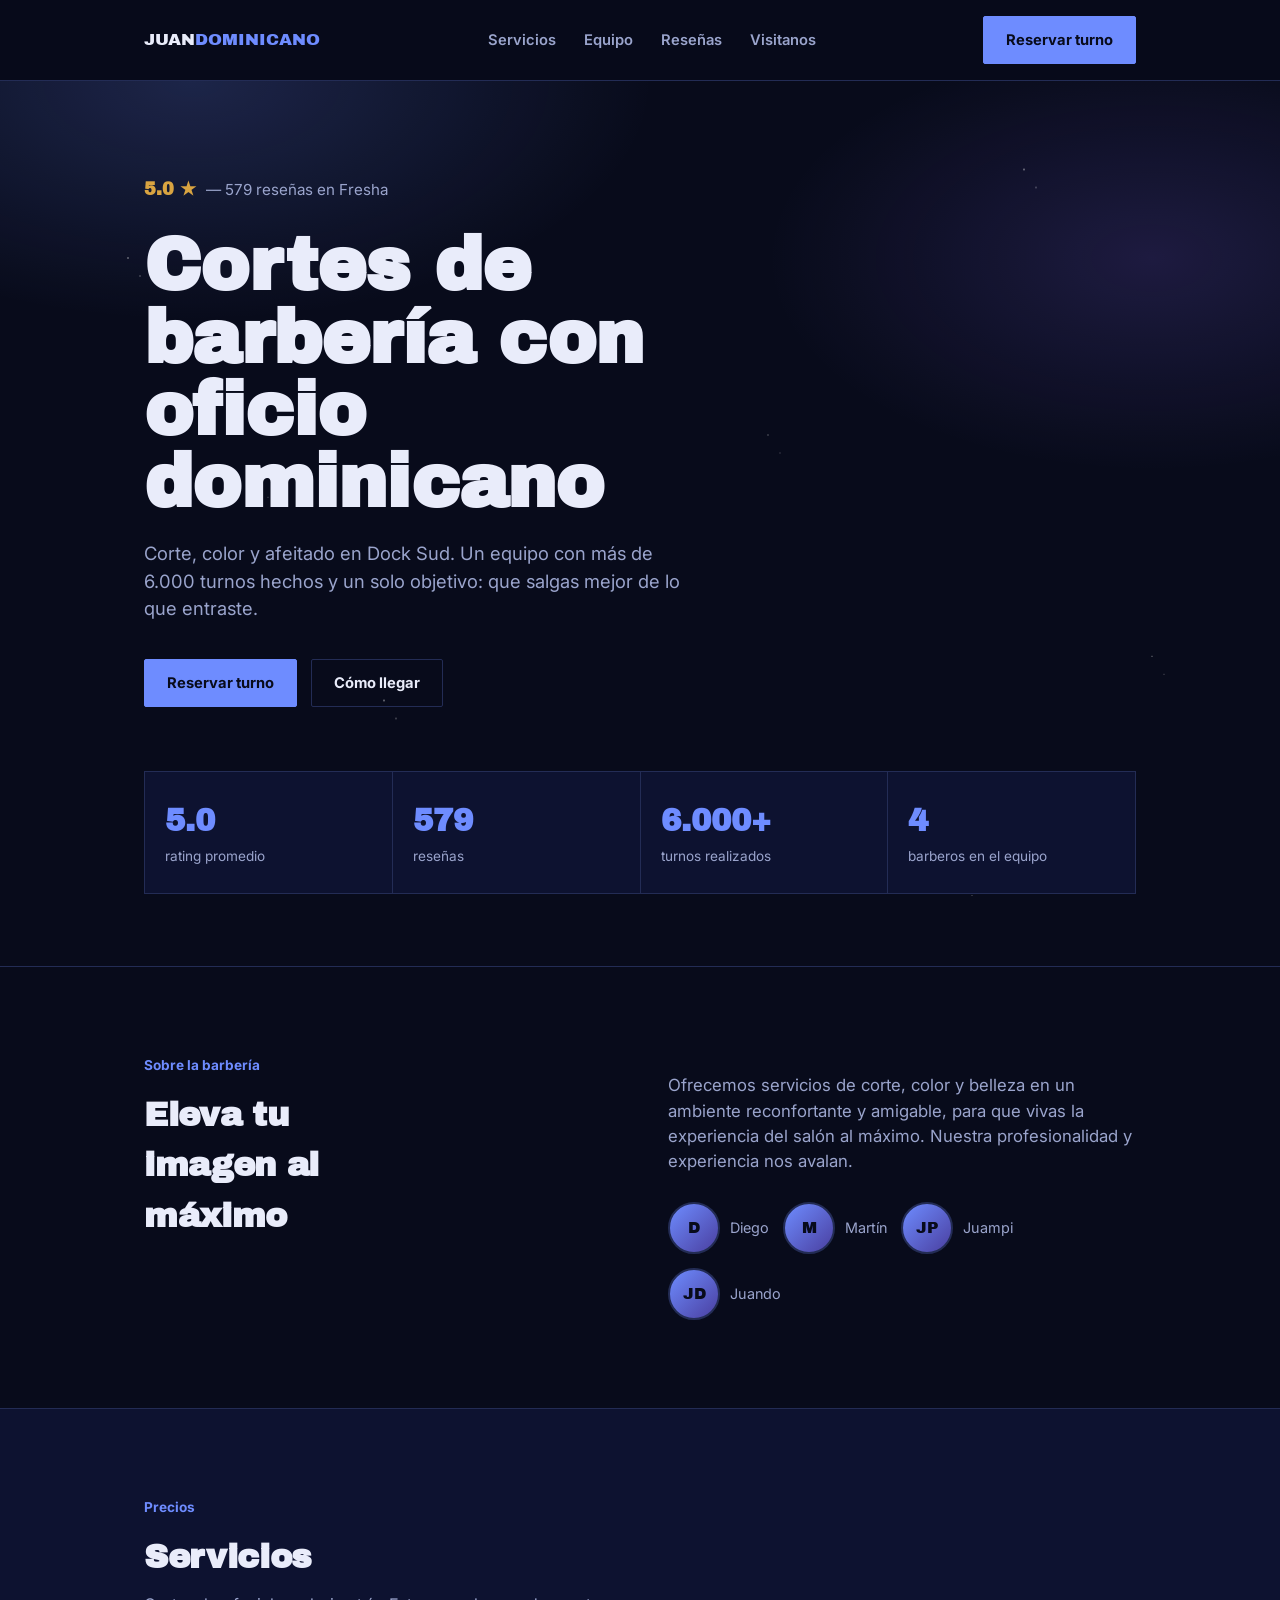
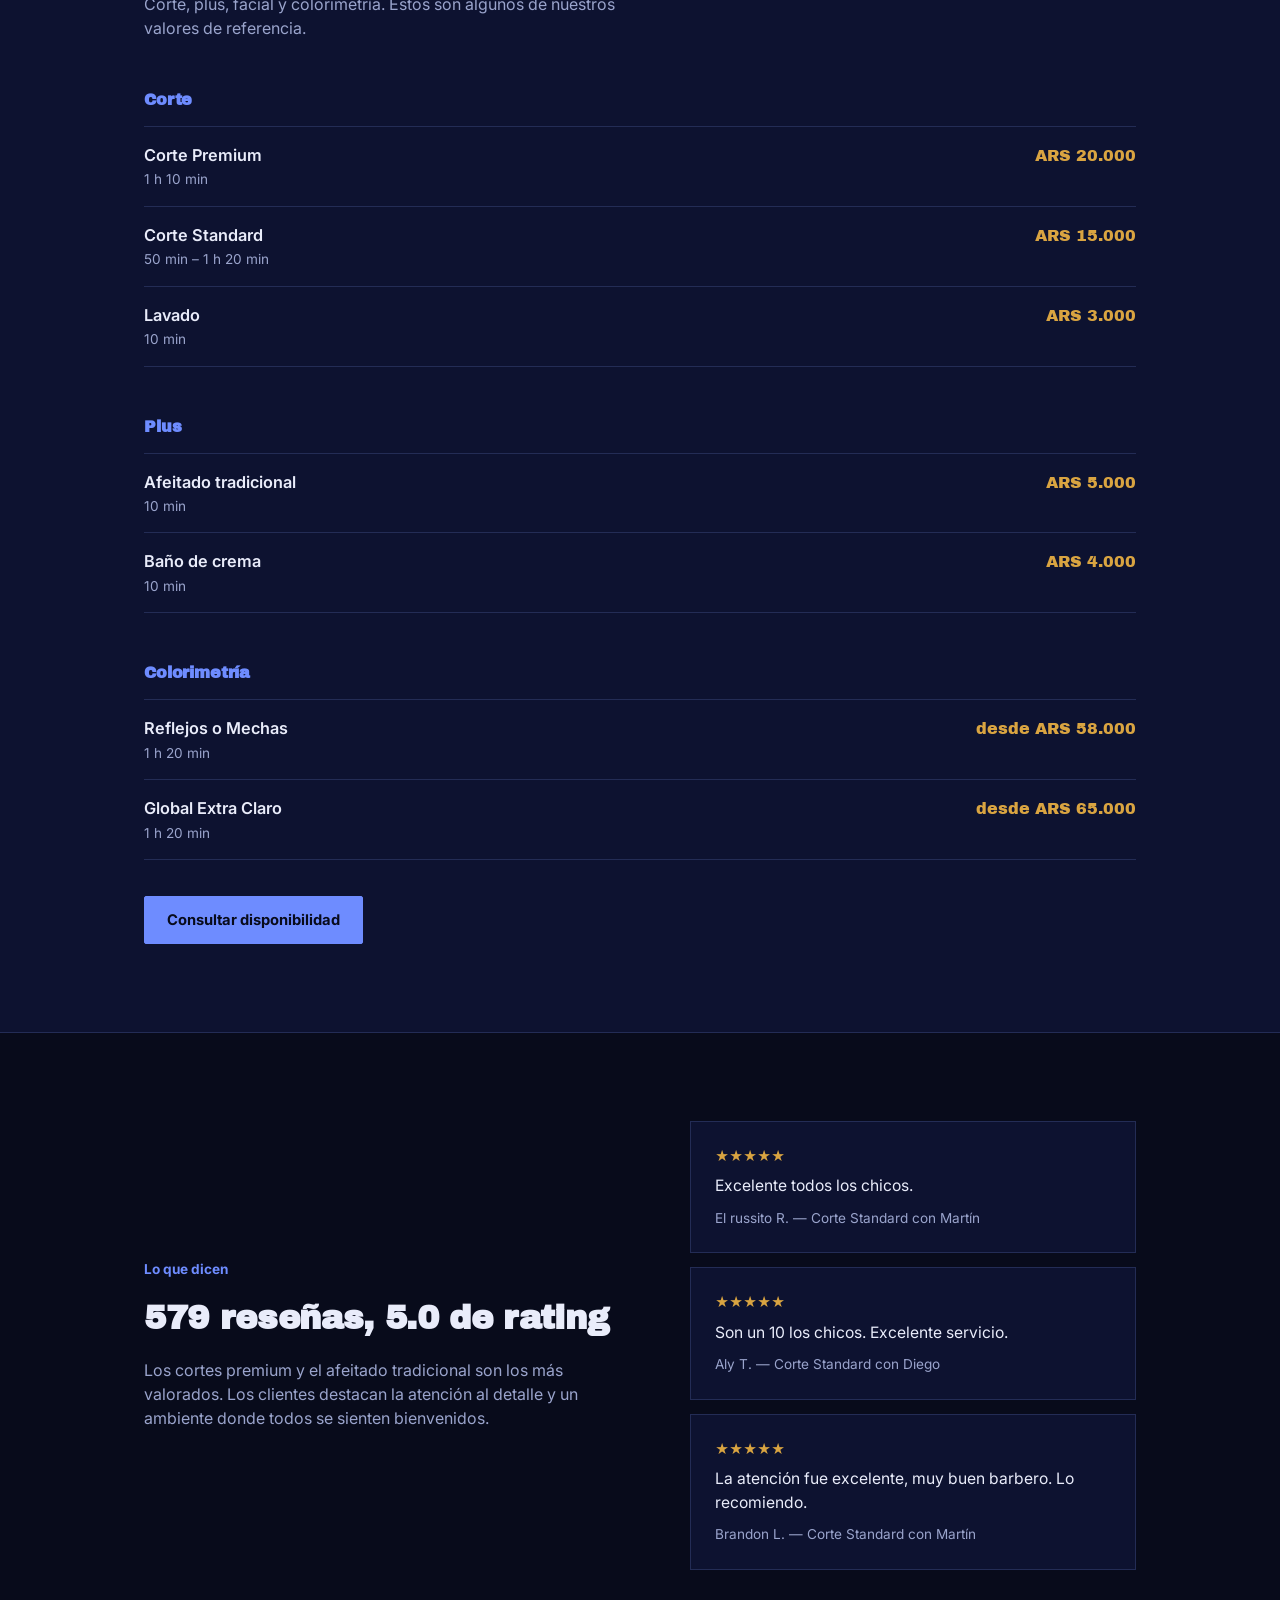
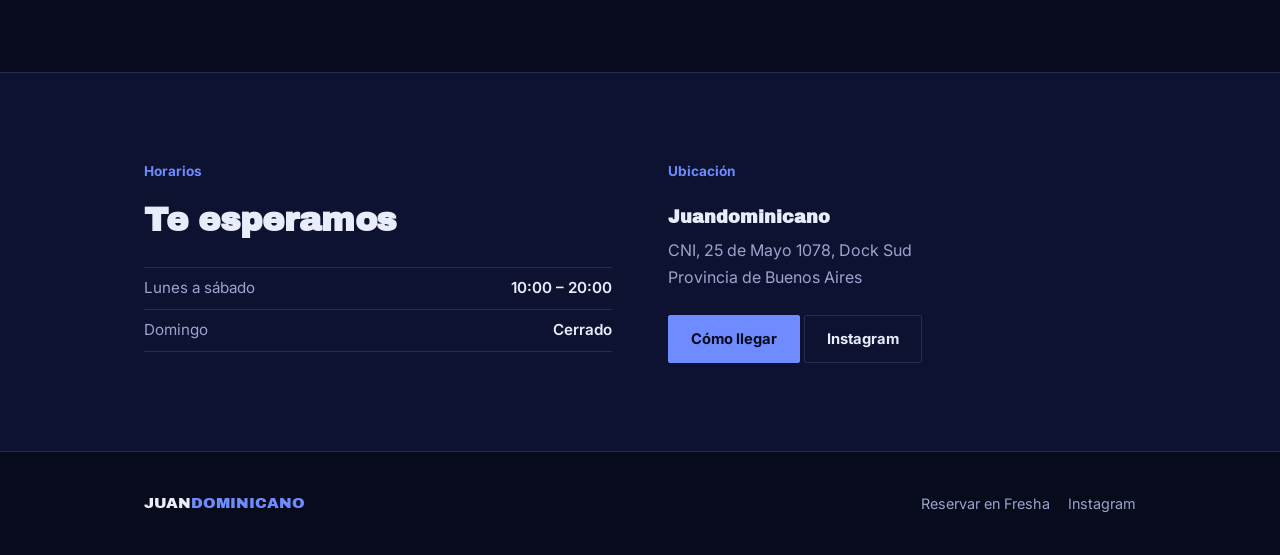
==== Juandominicano — Barbería Dock Sud.html @ 74c953f4 "Initial commit - Juandominicano Barberia website" ====
<!DOCTYPE html>
<html lang="es">
<head>
<meta charset="UTF-8">
<meta name="viewport" content="width=device-width, initial-scale=1, viewport-fit=cover">
<title>Juandominicano — Barbería en Dock Sud</title>
<link rel="preconnect" href="https://fonts.googleapis.com">
<link rel="preconnect" href="https://fonts.gstatic.com" crossorigin>
<link href="https://fonts.googleapis.com/css2?family=Archivo+Black&family=Inter:wght@400;500;600;700&display=swap" rel="stylesheet">
<style>
  :root{
    --ink:#E9ECFA;
    --ink-dim:#9AA4CC;
    --bg:#080B1B;
    --bg-2:#0D1230;
    --line:#232C55;
    --blue:#6E8CFF;
    --gold:#D9A441;
    color-scheme: dark;
    box-sizing:border-box;
    padding-top: env(safe-area-inset-top, 0px);
    padding-bottom: env(safe-area-inset-bottom, 0px);
  }
  *{box-sizing:border-box;}
  html{scroll-padding-top: env(safe-area-inset-top, 0px); scroll-behavior:smooth;}
  html,body{height:100%;}
  body{
    margin:0; background:var(--bg); color:var(--ink);
    font-family:'Inter',system-ui,sans-serif; line-height:1.5;
    -webkit-font-smoothing:antialiased;
  }
  h1,h2,h3{font-family:'Archivo Black',system-ui,sans-serif; margin:0; letter-spacing:-0.01em;}
  a{color:inherit;}
  .wrap{max-width:1040px; margin:0 auto; padding:0 24px;}
  section{padding:88px 0;}
  @media (max-width:640px){ section{padding:56px 0;} }

  /* fondo tipo galaxia: nebulosas suaves + estrellas, simple */
  .galaxy{
    position:relative;
    background:
      radial-gradient(ellipse 60% 45% at 15% 0%, rgba(110,140,255,.20), transparent 60%),
      radial-gradient(ellipse 50% 40% at 90% 20%, rgba(139,108,255,.16), transparent 60%),
      var(--bg);
  }
  .stars{position:absolute; inset:0; pointer-events:none;}
  .stars::before, .stars::after{
    content:""; position:absolute; inset:0;
    background-image:
      radial-gradient(1.5px 1.5px at 10% 20%, #fff, transparent),
      radial-gradient(1.5px 1.5px at 80% 10%, #fff, transparent),
      radial-gradient(1px 1px at 60% 40%, #fff, transparent),
      radial-gradient(1.5px 1.5px at 30% 70%, #fff, transparent),
      radial-gradient(1px 1px at 90% 65%, #fff, transparent),
      radial-gradient(1.5px 1.5px at 50% 85%, #fff, transparent),
      radial-gradient(1px 1px at 20% 45%, #fff, transparent),
      radial-gradient(1px 1px at 75% 90%, #fff, transparent);
    opacity:.5;
  }
  .stars::after{background-position:12px 18px; opacity:.3;}

  header.nav{
    position:sticky; top:0; z-index:20;
    background:rgba(8,11,27,.86); backdrop-filter: blur(10px);
    border-bottom:1px solid var(--line);
    padding-top: env(safe-area-inset-top, 0px);
  }
  .nav .wrap{display:flex; align-items:center; justify-content:space-between; padding-top:16px; padding-bottom:16px;}
  .brand{font-family:'Archivo Black'; font-size:1.05rem;}
  .brand span{color:var(--blue);}
  nav.links{display:flex; gap:28px; font-size:.92rem; font-weight:600;}
  nav.links a{text-decoration:none; color:var(--ink-dim); transition:color .15s;}
  nav.links a:hover{color:var(--ink);}
  .btn{
    display:inline-block; background:var(--blue); color:#080B1B; font-weight:700;
    padding:12px 22px; border-radius:2px; text-decoration:none; font-size:.92rem;
    border:1px solid var(--blue);
  }
  .btn.ghost{background:transparent; color:var(--ink); border:1px solid var(--line);}
  @media (max-width:640px){ nav.links{display:none;} }

  .hero{padding:96px 0 72px; position:relative; overflow:hidden;}
  .hero .wrap{position:relative; z-index:1;}
  .rating-line{
    display:flex; align-items:center; gap:10px; margin-bottom:26px;
    font-size:.95rem; color:var(--ink-dim);
  }
  .rating-line b{color:var(--gold); font-family:'Archivo Black'; font-size:1.1rem;}
  .hero h1{
    font-size:clamp(2.6rem,7vw,4.6rem); line-height:.98; max-width:12ch;
  }
  .hero p.lead{max-width:46ch; color:var(--ink-dim); font-size:1.15rem; margin-top:22px;}
  .hero .ctas{display:flex; gap:14px; margin-top:36px; flex-wrap:wrap;}

  .stat-row{
    display:grid; grid-template-columns:repeat(4,1fr); gap:1px;
    background:var(--line); border:1px solid var(--line); margin-top:64px;
  }
  .stat{background:var(--bg-2); padding:26px 20px;}
  .stat b{display:block; font-family:'Archivo Black'; font-size:1.9rem; color:var(--blue);}
  .stat span{color:var(--ink-dim); font-size:.85rem;}
  @media (max-width:640px){ .stat-row{grid-template-columns:repeat(2,1fr);} }

  .about{border-top:1px solid var(--line);}
  .about .grid{display:grid; grid-template-columns:1fr 1fr; gap:56px; align-items:start;}
  .kicker{color:var(--blue); font-weight:700; font-size:.85rem; margin-bottom:14px;}
  .about h2{font-size:2.1rem; max-width:12ch;}
  .about p{color:var(--ink-dim); font-size:1.05rem; margin-top:18px; max-width:52ch;}
  @media (max-width:760px){ .about .grid{grid-template-columns:1fr;} }

  .team-mini{display:flex; gap:14px; margin-top:28px; flex-wrap:wrap;}
  .avatar{
    width:52px;height:52px;border-radius:50%;
    background:linear-gradient(135deg,var(--blue),#4A3FA0);
    display:flex;align-items:center;justify-content:center;
    font-family:'Archivo Black'; font-size:1rem; color:#080B1B; border:2px solid var(--line);
  }
  .team-mini .who{display:flex; align-items:center; gap:10px; color:var(--ink-dim); font-size:.9rem;}

  .services{border-top:1px solid var(--line); background:var(--bg-2);}
  .services h2{font-size:2.1rem;}
  .services .sub{color:var(--ink-dim); margin-top:10px; max-width:48ch;}
  .cat{margin-top:48px;}
  .cat h3{font-size:1rem; color:var(--blue); text-transform:none; margin-bottom:2px;}
  .svc-list{border-top:1px solid var(--line); margin-top:14px;}
  .svc{
    display:flex; justify-content:space-between; gap:20px; align-items:baseline;
    padding:16px 0; border-bottom:1px solid var(--line);
  }
  .svc .name{font-weight:600; font-size:1.02rem;}
  .svc .dur{color:var(--ink-dim); font-size:.85rem; margin-top:2px;}
  .svc .price{font-family:'Archivo Black'; color:var(--gold); white-space:nowrap; font-size:1rem;}

  .reviews{border-top:1px solid var(--line);}
  .reviews .wrap{display:grid; grid-template-columns:1.1fr 1fr; gap:56px; align-items:center;}
  .review-card{background:var(--bg-2); border:1px solid var(--line); padding:24px; margin-bottom:14px;}
  .review-card .stars-txt{color:var(--gold); font-size:.85rem; margin-bottom:8px;}
  .review-card p{margin:0; color:var(--ink); font-size:.98rem;}
  .review-card .who{margin-top:10px; color:var(--ink-dim); font-size:.85rem;}
  .reviews h2{font-size:2.1rem;}
  @media (max-width:760px){ .reviews .wrap{grid-template-columns:1fr;} }

  .visit{border-top:1px solid var(--line); background:var(--bg-2);}
  .visit .grid{display:grid; grid-template-columns:1fr 1fr; gap:56px;}
  .visit h2{font-size:2.1rem;}
  .hours{margin-top:22px; border-top:1px solid var(--line);}
  .hours .row{display:flex; justify-content:space-between; padding:9px 0; border-bottom:1px solid var(--line); font-size:.95rem; color:var(--ink-dim);}
  .hours .row b{color:var(--ink); font-weight:600;}
  .addr{margin-top:22px; color:var(--ink-dim); font-size:1rem; line-height:1.7;}
  .addr b{display:block; color:var(--ink); font-family:'Archivo Black'; font-size:1.1rem; margin-bottom:4px;}
  @media (max-width:760px){ .visit .grid{grid-template-columns:1fr;} }

  footer{border-top:1px solid var(--line); padding:40px 0; padding-bottom: calc(40px + env(safe-area-inset-bottom, 0px));}
  footer .wrap{display:flex; justify-content:space-between; align-items:center; flex-wrap:wrap; gap:16px;}
  footer .brand{font-size:.95rem;}
  footer .social{display:flex; gap:18px; font-size:.9rem; color:var(--ink-dim);}
  footer .social a{text-decoration:none;}
  footer .social a:hover{color:var(--blue);}
</style>
</head>
<body>

<header class="nav">
  <div class="wrap">
    <div class="brand">JUAN<span>DOMINICANO</span></div>
    <nav class="links">
      <a href="#servicios">Servicios</a>
      <a href="#equipo">Equipo</a>
      <a href="#reseñas">Reseñas</a>
      <a href="#visitanos">Visitanos</a>
    </nav>
    <a class="btn" href="https://www.fresha.com/es/a/juandominicano-dock-sud-cni-25-de-mayo-1078-tidsn6mk/all-offer?menu=true&pId=592402" target="_blank" rel="noopener">Reservar turno</a>
  </div>
</header>

<section class="hero galaxy">
  <div class="stars"></div>
  <div class="wrap">
    <div class="rating-line"><b>5.0 ★</b> — 579 reseñas en Fresha</div>
    <h1>Cortes de barbería con oficio dominicano</h1>
    <p class="lead">Corte, color y afeitado en Dock Sud. Un equipo con más de 6.000 turnos hechos y un solo objetivo: que salgas mejor de lo que entraste.</p>
    <div class="ctas">
      <a class="btn" href="https://www.fresha.com/es/a/juandominicano-dock-sud-cni-25-de-mayo-1078-tidsn6mk/all-offer?menu=true&pId=592402" target="_blank" rel="noopener">Reservar turno</a>
      <a class="btn ghost" href="#visitanos">Cómo llegar</a>
    </div>

    <div class="stat-row">
      <div class="stat"><b>5.0</b><span>rating promedio</span></div>
      <div class="stat"><b>579</b><span>reseñas</span></div>
      <div class="stat"><b>6.000+</b><span>turnos realizados</span></div>
      <div class="stat"><b>4</b><span>barberos en el equipo</span></div>
    </div>
  </div>
</section>

<section class="about" id="nosotros">
  <div class="wrap grid">
    <div>
      <div class="kicker">Sobre la barbería</div>
      <h2>Eleva tu imagen al máximo</h2>
    </div>
    <div>
      <p>Ofrecemos servicios de corte, color y belleza en un ambiente reconfortante y amigable, para que vivas la experiencia del salón al máximo. Nuestra profesionalidad y experiencia nos avalan.</p>
      <div class="team-mini">
        <div class="who"><div class="avatar">D</div> Diego</div>
        <div class="who"><div class="avatar">M</div> Martín</div>
        <div class="who"><div class="avatar">JP</div> Juampi</div>
        <div class="who"><div class="avatar">JD</div> Juando</div>
      </div>
    </div>
  </div>
</section>

<section class="services" id="servicios">
  <div class="wrap">
    <div class="kicker">Precios</div>
    <h2>Servicios</h2>
    <p class="sub">Corte, plus, facial y colorimetría. Estos son algunos de nuestros valores de referencia.</p>

    <div class="cat">
      <h3>Corte</h3>
      <div class="svc-list">
        <div class="svc"><div><div class="name">Corte Premium</div><div class="dur">1 h 10 min</div></div><div class="price">ARS 20.000</div></div>
        <div class="svc"><div><div class="name">Corte Standard</div><div class="dur">50 min – 1 h 20 min</div></div><div class="price">ARS 15.000</div></div>
        <div class="svc"><div><div class="name">Lavado</div><div class="dur">10 min</div></div><div class="price">ARS 3.000</div></div>
      </div>
    </div>

    <div class="cat">
      <h3>Plus</h3>
      <div class="svc-list">
        <div class="svc"><div><div class="name">Afeitado tradicional</div><div class="dur">10 min</div></div><div class="price">ARS 5.000</div></div>
        <div class="svc"><div><div class="name">Baño de crema</div><div class="dur">10 min</div></div><div class="price">ARS 4.000</div></div>
      </div>
    </div>

    <div class="cat">
      <h3>Colorimetría</h3>
      <div class="svc-list">
        <div class="svc"><div><div class="name">Reflejos o Mechas</div><div class="dur">1 h 20 min</div></div><div class="price">desde ARS 58.000</div></div>
        <div class="svc"><div><div class="name">Global Extra Claro</div><div class="dur">1 h 20 min</div></div><div class="price">desde ARS 65.000</div></div>
      </div>
    </div>

    <div style="margin-top:36px;">
      <a class="btn" href="https://www.fresha.com/es/a/juandominicano-dock-sud-cni-25-de-mayo-1078-tidsn6mk/all-offer?menu=true&pId=592402" target="_blank" rel="noopener">Consultar disponibilidad</a>
    </div>
  </div>
</section>

<section class="reviews" id="reseñas">
  <div class="wrap">
    <div>
      <div class="kicker" id="equipo">Lo que dicen</div>
      <h2>579 reseñas, 5.0 de rating</h2>
      <p style="color:var(--ink-dim); margin-top:14px; max-width:44ch;">Los cortes premium y el afeitado tradicional son los más valorados. Los clientes destacan la atención al detalle y un ambiente donde todos se sienten bienvenidos.</p>
    </div>
    <div>
      <div class="review-card">
        <div class="stars-txt">★★★★★</div>
        <p>Excelente todos los chicos.</p>
        <div class="who">El russito R. — Corte Standard con Martín</div>
      </div>
      <div class="review-card">
        <div class="stars-txt">★★★★★</div>
        <p>Son un 10 los chicos. Excelente servicio.</p>
        <div class="who">Aly T. — Corte Standard con Diego</div>
      </div>
      <div class="review-card">
        <div class="stars-txt">★★★★★</div>
        <p>La atención fue excelente, muy buen barbero. Lo recomiendo.</p>
        <div class="who">Brandon L. — Corte Standard con Martín</div>
      </div>
    </div>
  </div>
</section>

<section class="visit" id="visitanos">
  <div class="wrap grid">
    <div>
      <div class="kicker">Horarios</div>
      <h2>Te esperamos</h2>
      <div class="hours">
        <div class="row"><span>Lunes a sábado</span><b>10:00 – 20:00</b></div>
        <div class="row"><span>Domingo</span><b>Cerrado</b></div>
      </div>
    </div>
    <div>
      <div class="kicker">Ubicación</div>
      <div class="addr">
        <b>Juandominicano</b>
        CNI, 25 de Mayo 1078, Dock Sud<br>
        Provincia de Buenos Aires
      </div>
      <div class="ctas" style="margin-top:24px;">
        <a class="btn" href="https://maps.google.com/?daddr=CNI%2C%2025%20de%20Mayo%201078%2C%20Dock%20Sud%2C%20B1871%2C%20Provincia%20de%20Buenos%20Aires" target="_blank" rel="noopener">Cómo llegar</a>
        <a class="btn ghost" href="https://www.instagram.com/juandominicano" target="_blank" rel="noopener">Instagram</a>
      </div>
    </div>
  </div>
</section>

<footer>
  <div class="wrap">
    <div class="brand">JUAN<span style="color:var(--blue);">DOMINICANO</span></div>
    <div class="social">
      <a href="https://www.fresha.com/es/a/juandominicano-dock-sud-cni-25-de-mayo-1078-tidsn6mk/all-offer?menu=true&pId=592402" target="_blank" rel="noopener">Reservar en Fresha</a>
      <a href="https://www.instagram.com/juandominicano" target="_blank" rel="noopener">Instagram</a>
    </div>
  </div>
</footer>

</body>
</html>
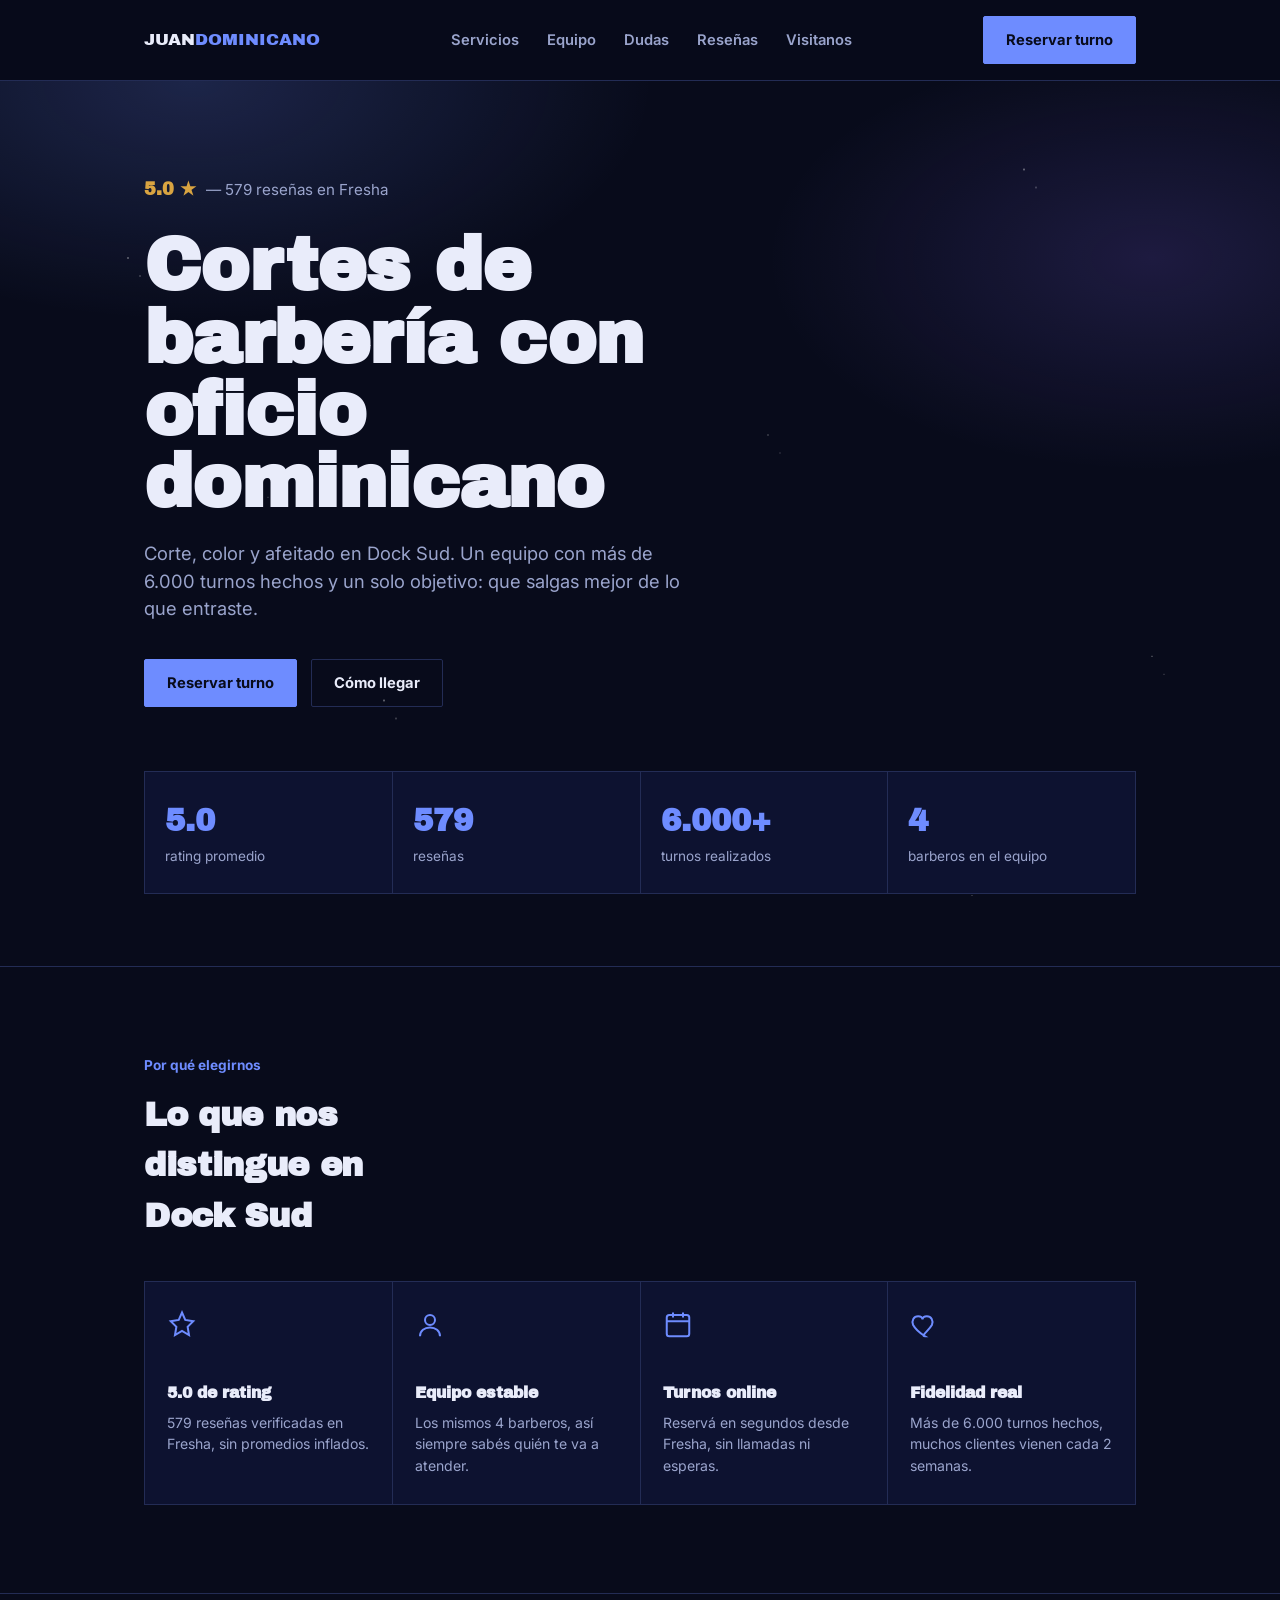
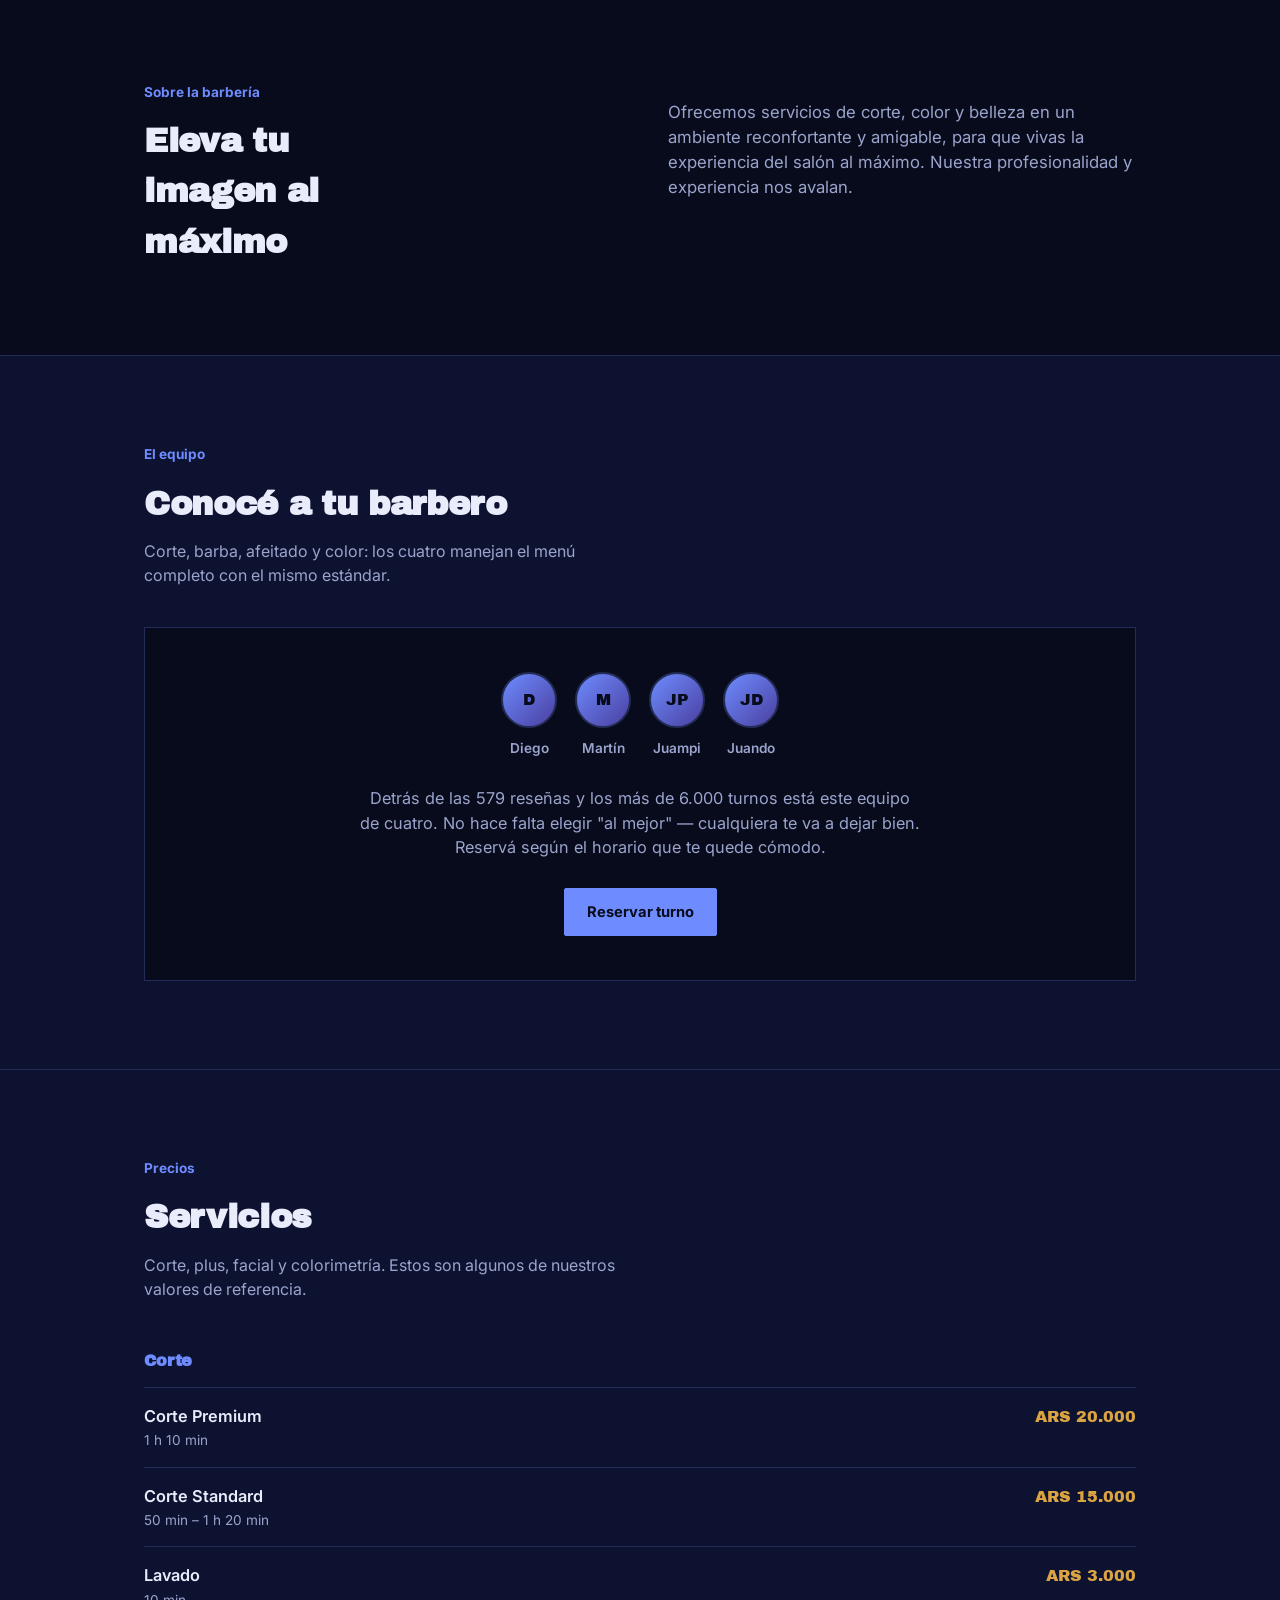
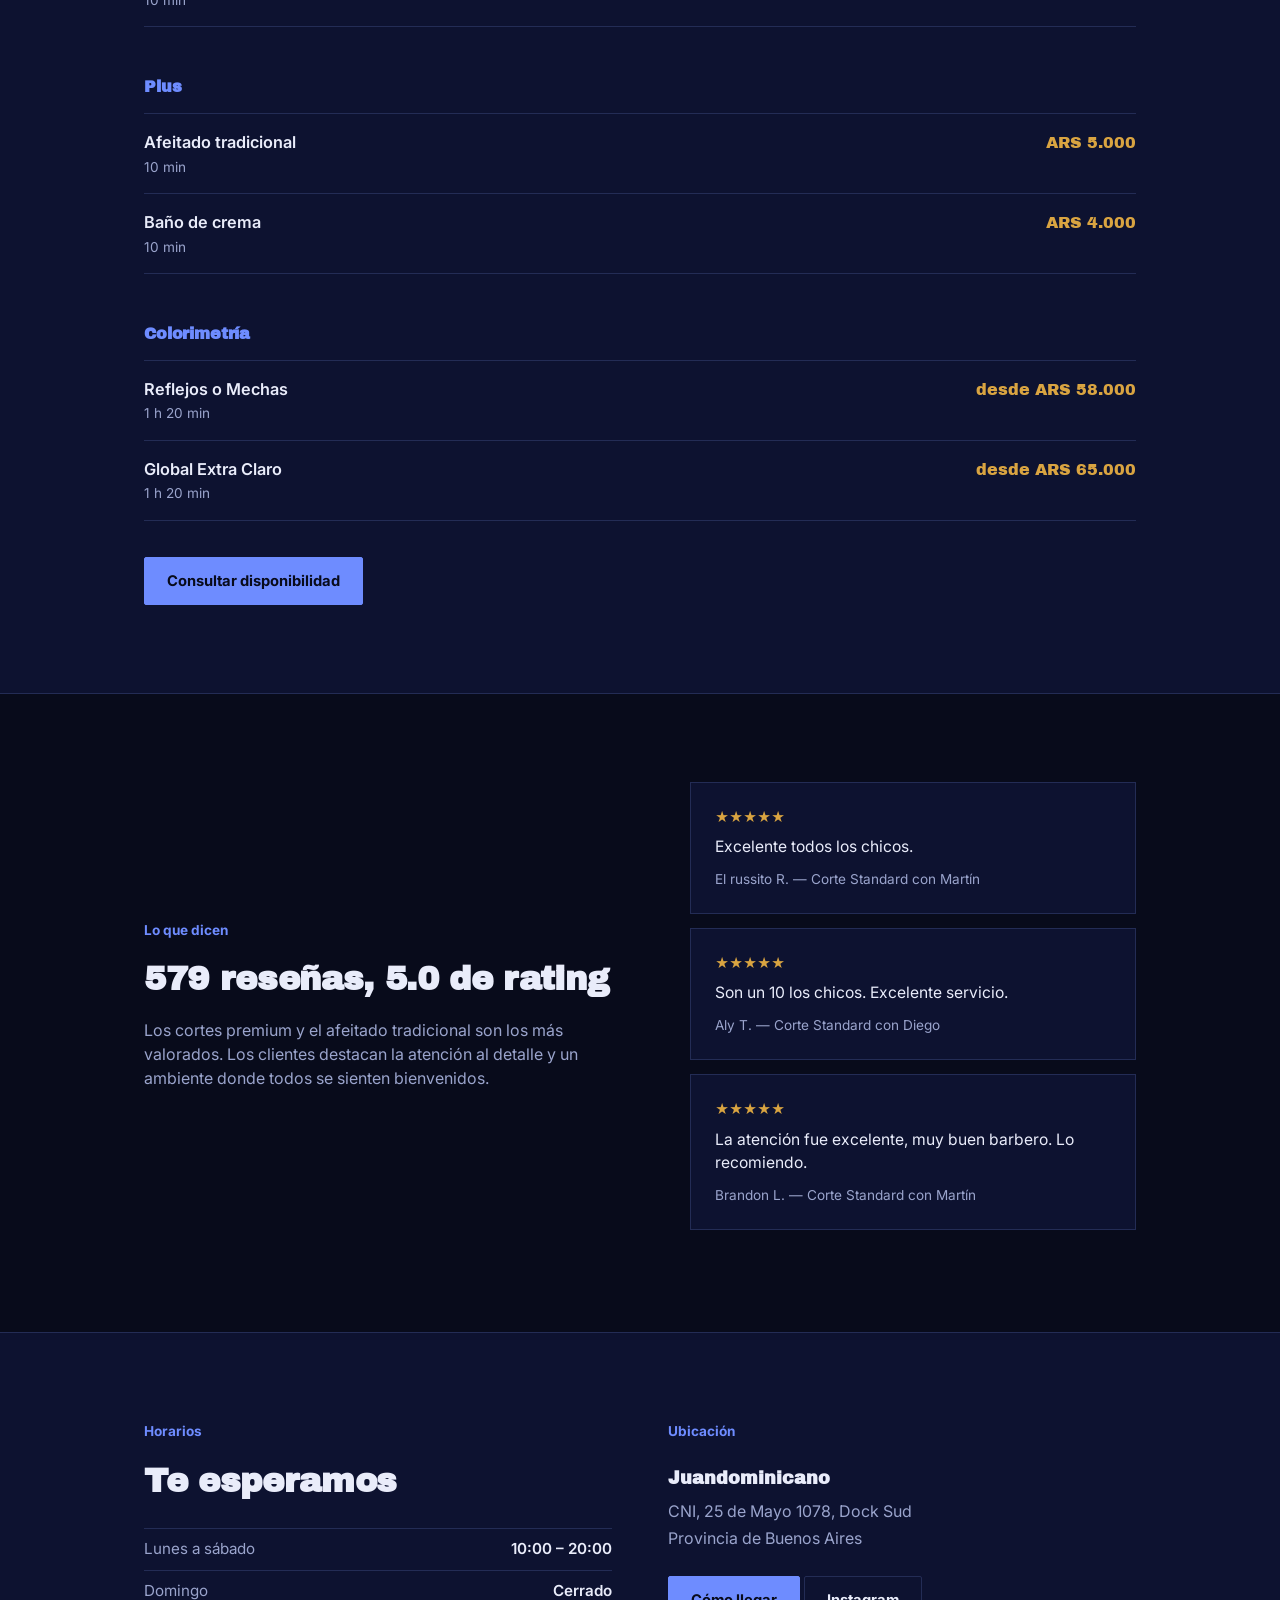
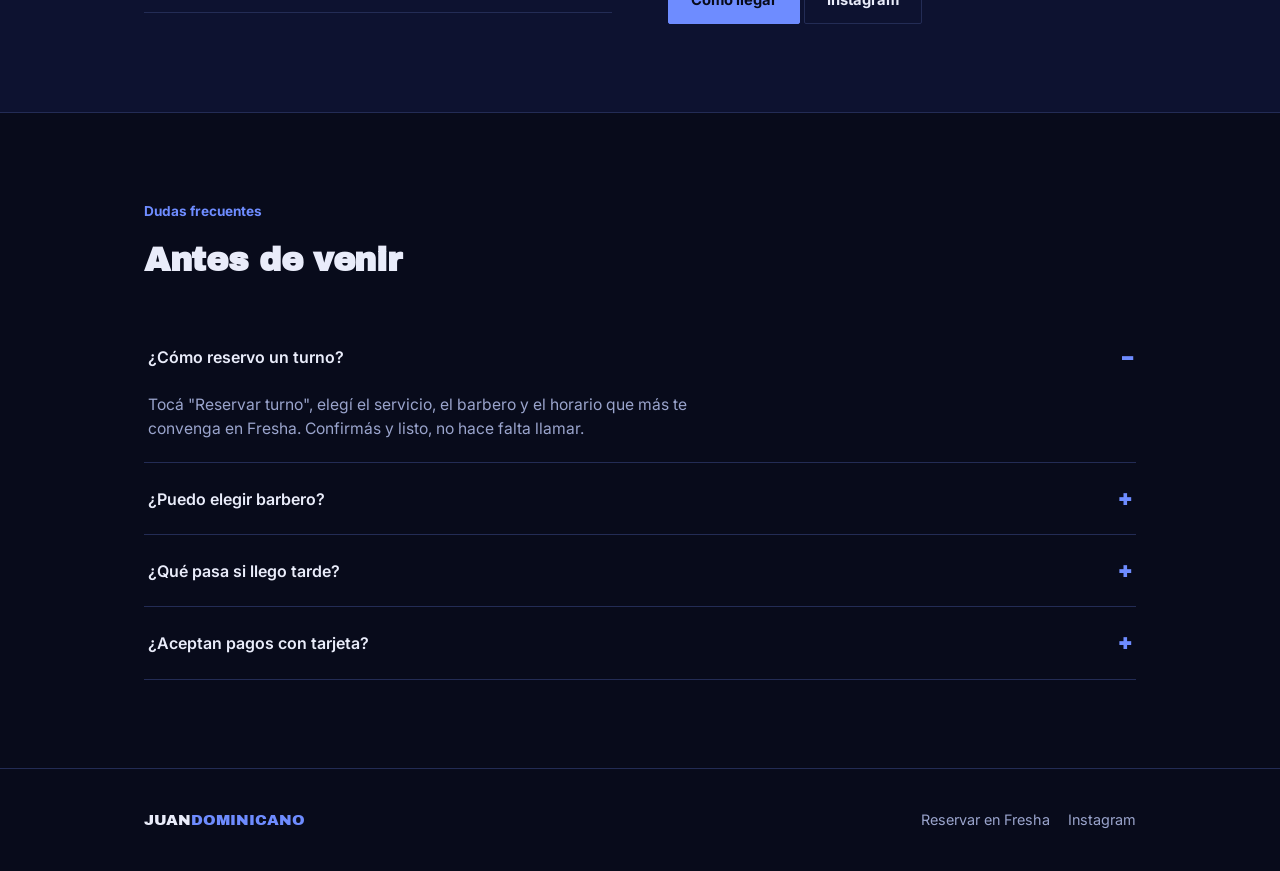
==== commit 6878fedc: "Actualizar sitio web Juandominicano con secciones de equipo, por que elegirnos y FAQ" ====
--- a/Juandominicano — Barbería Dock Sud.html
+++ b/Juandominicano — Barbería Dock Sud.html
@@ -150,6 +150,68 @@
   .addr b{display:block; color:var(--ink); font-family:'Archivo Black'; font-size:1.1rem; margin-bottom:4px;}
   @media (max-width:760px){ .visit .grid{grid-template-columns:1fr;} }
 
+  /* POR QUÉ ELEGIRNOS */
+  .why{border-top:1px solid var(--line);}
+  .why-grid{display:grid; grid-template-columns:repeat(4,1fr); gap:1px; background:var(--line); border:1px solid var(--line); margin-top:40px;}
+  .why-card{background:var(--bg-2); padding:28px 22px;}
+  .why-card svg{width:30px; height:30px; margin-bottom:14px;}
+  .why-card h4{font-family:'Archivo Black'; font-size:.98rem; margin-bottom:8px;}
+  .why-card p{color:var(--ink-dim); font-size:.88rem; margin:0;}
+  @media (max-width:760px){ .why-grid{grid-template-columns:repeat(2,1fr);} }
+
+  /* EQUIPO DETALLADO */
+  .team{border-top:1px solid var(--line); background:var(--bg-2);}
+  .team h2{font-size:2.1rem;}
+  .team .sub{color:var(--ink-dim); margin-top:10px; max-width:48ch;}
+  .team-grid{display:grid; grid-template-columns:repeat(4,1fr); gap:14px; margin-top:40px;}
+  .team-card{
+    border:1px solid var(--line); background:var(--bg);
+    padding:22px 18px; transition:border-color .15s, transform .15s;
+  }
+  .team-card:hover{border-color:var(--blue); transform:translateY(-3px);}
+  .team-card .avatar{width:52px; height:52px; margin-bottom:16px;}
+  .team-card h4{font-family:'Archivo Black'; font-size:1rem; margin-bottom:6px;}
+  .team-card .tag{
+    display:inline-block; color:var(--blue); font-size:.75rem; font-weight:700;
+    border:1px solid var(--line); border-radius:20px; padding:3px 10px; margin-bottom:12px;
+  }
+  .team-card p{color:var(--ink-dim); font-size:.86rem; margin:0 0 16px;}
+  .team-card a{color:var(--gold); font-size:.85rem; font-weight:600; text-decoration:none;}
+  .team-card a:hover{text-decoration:underline;}
+  @media (max-width:760px){ .team-grid{grid-template-columns:repeat(2,1fr);} }
+
+  .team-unified{
+    border:1px solid var(--line); background:var(--bg); margin-top:40px;
+    padding:44px 36px; text-align:center;
+  }
+  .avatar-row{display:flex; justify-content:center; gap:18px; flex-wrap:wrap; margin-bottom:28px;}
+  .avatar-row .who{display:flex; flex-direction:column; align-items:center; gap:10px;}
+  .avatar-row .avatar{width:56px; height:56px;}
+  .avatar-row span{font-size:.85rem; color:var(--ink-dim); font-weight:600;}
+  .team-unified p.statement{max-width:56ch; margin:0 auto 28px; color:var(--ink-dim); font-size:1.02rem;}
+
+  /* FAQ */
+  .faq{border-top:1px solid var(--line);}
+  .faq h2{font-size:2.1rem; margin-bottom:36px;}
+  .faq-item{border-bottom:1px solid var(--line);}
+  .faq-item summary{
+    padding:20px 4px; cursor:pointer; font-weight:600; font-size:1rem;
+    list-style:none; display:flex; justify-content:space-between; align-items:center; gap:20px;
+  }
+  .faq-item summary::-webkit-details-marker{display:none;}
+  .faq-item summary::after{content:"+"; font-family:'Archivo Black'; color:var(--blue); font-size:1.3rem; flex-shrink:0;}
+  .faq-item[open] summary::after{content:"–";}
+  .faq-item p{color:var(--ink-dim); padding:0 4px 22px; margin:0; max-width:62ch; font-size:.98rem;}
+
+  /* BARRA STICKY MOBILE */
+  .mobile-cta{
+    display:none; position:fixed; left:0; right:0; bottom:0; z-index:30;
+    background:rgba(8,11,27,.94); backdrop-filter:blur(10px); border-top:1px solid var(--line);
+    padding:12px 20px calc(12px + env(safe-area-inset-bottom, 0px));
+  }
+  .mobile-cta a{display:block; text-align:center;}
+  @media (max-width:700px){ .mobile-cta{display:block;} body{padding-bottom:64px;} }
+
   footer{border-top:1px solid var(--line); padding:40px 0; padding-bottom: calc(40px + env(safe-area-inset-bottom, 0px));}
   footer .wrap{display:flex; justify-content:space-between; align-items:center; flex-wrap:wrap; gap:16px;}
   footer .brand{font-size:.95rem;}
@@ -166,6 +228,7 @@
     <nav class="links">
       <a href="#servicios">Servicios</a>
       <a href="#equipo">Equipo</a>
+      <a href="#faq">Dudas</a>
       <a href="#reseñas">Reseñas</a>
       <a href="#visitanos">Visitanos</a>
     </nav>
@@ -193,6 +256,35 @@
   </div>
 </section>
 
+<section class="why">
+  <div class="wrap">
+    <div class="kicker">Por qué elegirnos</div>
+    <h2 style="font-size:2.1rem; max-width:14ch;">Lo que nos distingue en Dock Sud</h2>
+    <div class="why-grid">
+      <div class="why-card">
+        <svg viewBox="0 0 24 24" fill="none" stroke="#6E8CFF" stroke-width="1.6"><path d="M12 2l2.6 5.9L21 9l-4.5 4.4L17.6 20 12 16.8 6.4 20l1.1-6.6L3 9l6.4-1.1z"/></svg>
+        <h4>5.0 de rating</h4>
+        <p>579 reseñas verificadas en Fresha, sin promedios inflados.</p>
+      </div>
+      <div class="why-card">
+        <svg viewBox="0 0 24 24" fill="none" stroke="#6E8CFF" stroke-width="1.6"><circle cx="12" cy="8" r="4"/><path d="M4 21c0-4.4 3.6-7 8-7s8 2.6 8 7"/></svg>
+        <h4>Equipo estable</h4>
+        <p>Los mismos 4 barberos, así siempre sabés quién te va a atender.</p>
+      </div>
+      <div class="why-card">
+        <svg viewBox="0 0 24 24" fill="none" stroke="#6E8CFF" stroke-width="1.6"><rect x="3" y="4" width="18" height="17" rx="2"/><path d="M3 9h18M8 2v4M16 2v4"/></svg>
+        <h4>Turnos online</h4>
+        <p>Reservá en segundos desde Fresha, sin llamadas ni esperas.</p>
+      </div>
+      <div class="why-card">
+        <svg viewBox="0 0 24 24" fill="none" stroke="#6E8CFF" stroke-width="1.6"><path d="M12 21s-7-4.4-9.5-9C1 8.5 3 5 6.5 5c2 0 3.3 1 3.5 2.5C10.2 6 11.5 5 13.5 5 17 5 19 8.5 17.5 12 15 16.6 8 21 12 21z"/></svg>
+        <h4>Fidelidad real</h4>
+        <p>Más de 6.000 turnos hechos, muchos clientes vienen cada 2 semanas.</p>
+      </div>
+    </div>
+  </div>
+</section>
+
 <section class="about" id="nosotros">
   <div class="wrap grid">
     <div>
@@ -201,12 +293,24 @@
     </div>
     <div>
       <p>Ofrecemos servicios de corte, color y belleza en un ambiente reconfortante y amigable, para que vivas la experiencia del salón al máximo. Nuestra profesionalidad y experiencia nos avalan.</p>
-      <div class="team-mini">
-        <div class="who"><div class="avatar">D</div> Diego</div>
-        <div class="who"><div class="avatar">M</div> Martín</div>
-        <div class="who"><div class="avatar">JP</div> Juampi</div>
-        <div class="who"><div class="avatar">JD</div> Juando</div>
-      </div>
+    </div>
+  </div>
+</section>
+
+<section class="team" id="equipo">
+  <div class="wrap">
+    <div class="kicker">El equipo</div>
+    <h2>Conocé a tu barbero</h2>
+    <p class="sub">Corte, barba, afeitado y color: los cuatro manejan el menú completo con el mismo estándar.</p>
+    <div class="team-unified">
+      <div class="avatar-row">
+        <div class="who"><div class="avatar">D</div><span>Diego</span></div>
+        <div class="who"><div class="avatar">M</div><span>Martín</span></div>
+        <div class="who"><div class="avatar">JP</div><span>Juampi</span></div>
+        <div class="who"><div class="avatar">JD</div><span>Juando</span></div>
+      </div>
+      <p class="statement">Detrás de las 579 reseñas y los más de 6.000 turnos está este equipo de cuatro. No hace falta elegir "al mejor" — cualquiera te va a dejar bien. Reservá según el horario que te quede cómodo.</p>
+      <a class="btn" href="https://www.fresha.com/es/a/juandominicano-dock-sud-cni-25-de-mayo-1078-tidsn6mk/all-offer?menu=true&pId=592402" target="_blank" rel="noopener">Reservar turno</a>
     </div>
   </div>
 </section>
@@ -251,7 +355,7 @@
 <section class="reviews" id="reseñas">
   <div class="wrap">
     <div>
-      <div class="kicker" id="equipo">Lo que dicen</div>
+      <div class="kicker">Lo que dicen</div>
       <h2>579 reseñas, 5.0 de rating</h2>
       <p style="color:var(--ink-dim); margin-top:14px; max-width:44ch;">Los cortes premium y el afeitado tradicional son los más valorados. Los clientes destacan la atención al detalle y un ambiente donde todos se sienten bienvenidos.</p>
     </div>
@@ -300,6 +404,31 @@
   </div>
 </section>
 
+<section class="faq" id="faq">
+  <div class="wrap">
+    <div class="kicker">Dudas frecuentes</div>
+    <h2>Antes de venir</h2>
+    <div>
+      <details class="faq-item" open>
+        <summary>¿Cómo reservo un turno?</summary>
+        <p>Tocá "Reservar turno", elegí el servicio, el barbero y el horario que más te convenga en Fresha. Confirmás y listo, no hace falta llamar.</p>
+      </details>
+      <details class="faq-item">
+        <summary>¿Puedo elegir barbero?</summary>
+        <p>Sí, en el sistema de reservas podés seleccionar entre Diego, Martín, Juampi o Juando según disponibilidad.</p>
+      </details>
+      <details class="faq-item">
+        <summary>¿Qué pasa si llego tarde?</summary>
+        <p>Tenés 10 minutos de tolerancia. Pasado ese tiempo, puede que tengamos que reprogramar tu turno para no atrasar al resto.</p>
+      </details>
+      <details class="faq-item">
+        <summary>¿Aceptan pagos con tarjeta?</summary>
+        <p>Sí, aceptamos efectivo, tarjeta y transferencia.</p>
+      </details>
+    </div>
+  </div>
+</section>
+
 <footer>
   <div class="wrap">
     <div class="brand">JUAN<span style="color:var(--blue);">DOMINICANO</span></div>
@@ -310,5 +439,9 @@
   </div>
 </footer>
 
+<div class="mobile-cta">
+  <a class="btn" href="https://www.fresha.com/es/a/juandominicano-dock-sud-cni-25-de-mayo-1078-tidsn6mk/all-offer?menu=true&pId=592402" target="_blank" rel="noopener">Reservar turno</a>
+</div>
+
 </body>
 </html>
